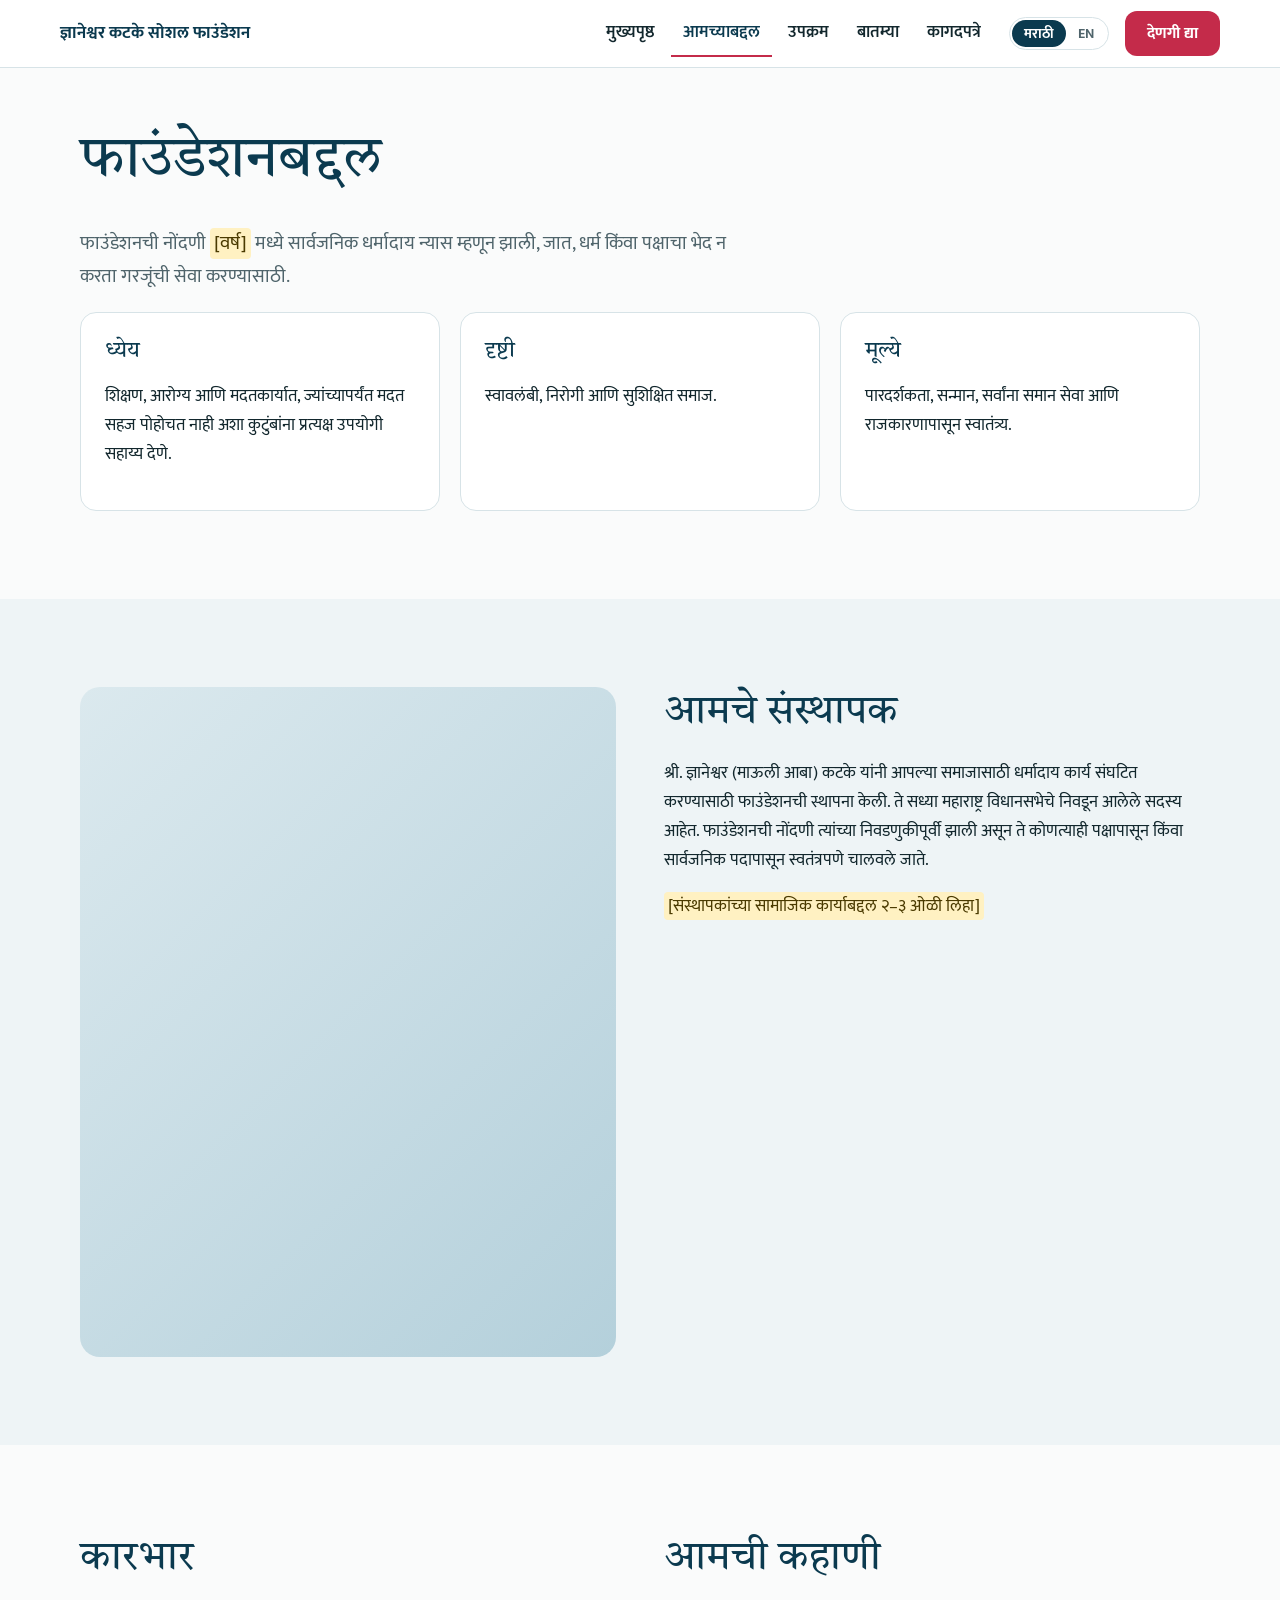
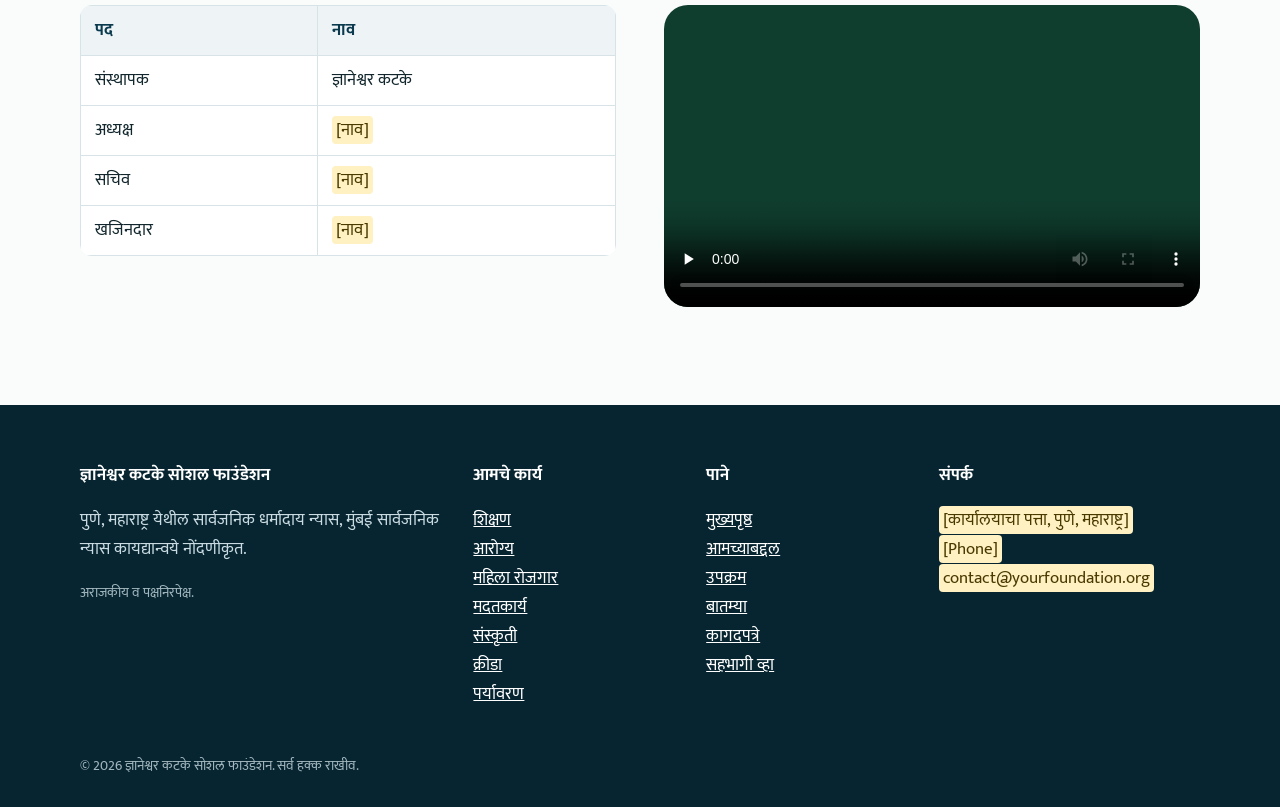
==== about.html @ 4eed6716 "Add files via upload" ====
<!doctype html><html lang="mr"><head><meta charset="utf-8"><meta name="viewport" content="width=device-width,initial-scale=1"><meta name="theme-color" content="#4b2a86"><link rel="icon" href="img/logo.png">
<title data-en="About | Dnyaneshwar Katke Social Foundation">आमच्याबद्दल | ज्ञानेश्वर कटके सोशल फाउंडेशन</title><meta name="description" content="Mission, governance and history of the Dnyaneshwar Katke Social Foundation.">
<link rel="preconnect" href="https://fonts.googleapis.com"><link rel="preconnect" href="https://fonts.gstatic.com" crossorigin><link href="https://fonts.googleapis.com/css2?family=Mukta:wght@400;600;800&family=Tiro+Devanagari+Marathi&display=swap" rel="stylesheet"><link rel="stylesheet" href="style.css"></head><body>
<div id="hd"></div><main id="main">
<section class="s pg"><div class="w"><h1 data-en="About the Foundation">फाउंडेशनबद्दल</h1><p class="lead" data-en="The Foundation was registered in <mark class='ph'>[year]</mark> as a public charitable trust to serve people in need, without distinction of caste, religion or party.">फाउंडेशनची नोंदणी <mark class="ph">[वर्ष]</mark> मध्ये सार्वजनिक धर्मादाय न्यास म्हणून झाली, जात, धर्म किंवा पक्षाचा भेद न करता गरजूंची सेवा करण्यासाठी.</p>
<div class="grid"><div class="c"><h3 data-en="Mission">ध्येय</h3><p data-en="Deliver practical help in education, health and relief to families who cannot easily reach it.">शिक्षण, आरोग्य आणि मदतकार्यात, ज्यांच्यापर्यंत मदत सहज पोहोचत नाही अशा कुटुंबांना प्रत्यक्ष उपयोगी सहाय्य देणे.</p></div>
<div class="c"><h3 data-en="Vision">दृष्टी</h3><p data-en="Self-reliant, healthy and educated communities.">स्वावलंबी, निरोगी आणि सुशिक्षित समाज.</p></div>
<div class="c"><h3 data-en="Values">मूल्ये</h3><p data-en="Transparency, dignity, equal service and independence from politics.">पारदर्शकता, सन्मान, सर्वांना समान सेवा आणि राजकारणापासून स्वातंत्र्य.</p></div></div></div></section>
<section class="s warm"><div class="w two"><div class="im" style="border-radius:20px;aspect-ratio:4/5"><img src="img/founder.jpg" alt=""></div><div><h2 data-en="Our founder">आमचे संस्थापक</h2><p data-en="Shri Dnyaneshwar (Mauli Aaba) Katke founded the Foundation to organise charity work for his community. He is currently an elected member of the Maharashtra Legislative Assembly. The Foundation was registered before his election and is run independently of any party or public office.">श्री. ज्ञानेश्वर (माऊली आबा) कटके यांनी आपल्या समाजासाठी धर्मादाय कार्य संघटित करण्यासाठी फाउंडेशनची स्थापना केली. ते सध्या महाराष्ट्र विधानसभेचे निवडून आलेले सदस्य आहेत. फाउंडेशनची नोंदणी त्यांच्या निवडणुकीपूर्वी झाली असून ते कोणत्याही पक्षापासून किंवा सार्वजनिक पदापासून स्वतंत्रपणे चालवले जाते.</p>
<p><mark class="ph" data-en="[Add 2–3 lines on the founder's social work history]">[संस्थापकांच्या सामाजिक कार्याबद्दल २–३ ओळी लिहा]</mark></p></div></div></section>
<section class="s"><div class="w two"><div><h2 data-en="Governance">कारभार</h2><table><tr><th data-en="Role">पद</th><th data-en="Name">नाव</th></tr><tr><td data-en="Founder">संस्थापक</td><td>ज्ञानेश्वर कटके</td></tr><tr><td data-en="Chairperson">अध्यक्ष</td><td><mark class="ph" data-en="[name]">[नाव]</mark></td></tr><tr><td data-en="Secretary">सचिव</td><td><mark class="ph" data-en="[name]">[नाव]</mark></td></tr><tr><td data-en="Treasurer">खजिनदार</td><td><mark class="ph" data-en="[name]">[नाव]</mark></td></tr></table></div>
<div><h2 data-en="Our story in motion">आमची कहाणी</h2><video controls preload="none" poster="img/story.jpg" style="width:100%;border-radius:24px;background:#0f3d2e;aspect-ratio:16/9"><source src="img/story.mp4" type="video/mp4"></video></div></div></section>
</main><div id="ft"></div><script src="app.js"></script></body></html>
---- style.css ----
:root{--ink:#12272d;--pet:#0b3a4f;--deep:#072531;--sky:#1a8fc2;--red:#c42b4a;--mist:#eef4f6;--paper:#fafbfb;--mut:#4f646b;--line:#d7e3e7}
*{box-sizing:border-box}html{scroll-behavior:smooth}
body{margin:0;font:400 17px/1.7 Mukta,system-ui,sans-serif;color:var(--ink);background:var(--paper);overflow-x:clip}
h1,h2,h3{font-family:"Tiro Devanagari Marathi",Georgia,serif;font-weight:400;line-height:1.3;margin:0 0 .5em;color:var(--pet)}
h1{font-size:clamp(34px,5.2vw,58px)}h2{font-size:clamp(27px,3.8vw,40px)}h3{font-size:22px}
a{color:var(--sky)}img,video{max-width:100%}
.w{max-width:1160px;margin:auto;padding:0 20px}.s{padding:88px 0}.pg{padding-top:56px}.alt,.warm{background:var(--mist)}
.lead{font-size:19px;color:var(--mut);max-width:60ch}
.skip{position:absolute;left:-999px}.skip:focus{left:8px;top:8px;background:#fff;padding:8px;z-index:99}
:focus-visible{outline:3px solid var(--sky);outline-offset:2px}
header{position:sticky;top:0;z-index:50;display:flex;align-items:center;justify-content:space-between;gap:12px;padding:10px max(20px,calc((100% - 1160px)/2));background:#fff;border-bottom:1px solid var(--line)}
.logo{display:flex;align-items:center;gap:12px;color:var(--pet);text-decoration:none;line-height:1.25;font-weight:800}.logo b{font-size:17px;max-width:230px}
.logo img{width:56px;height:56px;border-radius:50%;border:1px solid var(--line);padding:2px;background:#fff;flex:none}
nav{display:flex;align-items:center;gap:4px}nav a:not(.btn){color:var(--ink);text-decoration:none;padding:8px 12px;font-weight:600;border-bottom:2px solid transparent}
nav a[aria-current]{color:var(--pet);border-color:var(--red)}nav a:not(.btn):hover{color:var(--sky)}
#lg{display:flex;border:1px solid var(--line);border-radius:999px;padding:2px;background:#fff;cursor:pointer;margin:0 12px;font:inherit}#lg span{padding:2px 12px;border-radius:999px;font-weight:700;font-size:14px;color:var(--mut)}#lg .on{background:var(--pet);color:#fff}
#mb{display:none;font:inherit;font-weight:700;border:1px solid var(--line);border-radius:10px;padding:6px 14px;background:#fff;color:var(--pet);cursor:pointer}
.btn{display:inline-block;background:var(--red);color:#fff;font:700 16px Mukta,sans-serif;padding:12px 26px;border-radius:12px;text-decoration:none;border:0;cursor:pointer;margin:4px 10px 4px 0}
.btn:hover{background:#a82039}.btn.dn{margin:0;padding:9px 22px}.btn.o{background:transparent;box-shadow:inset 0 0 0 2px rgba(255,255,255,.8)}.btn.o:hover{background:rgba(255,255,255,.12)}.btn.dk{background:var(--pet)}.btn.dk:hover{background:var(--deep)}
.bento{display:grid;grid-template-columns:repeat(4,1fr);grid-auto-rows:250px;gap:16px;margin-top:28px}.bento .big{grid-column:span 2;grid-row:span 2}
.t{position:relative;border-radius:20px;overflow:hidden;display:flex;align-items:flex-end;padding:22px;color:#fff;text-decoration:none;background:linear-gradient(160deg,#1c6a8a,#072531)}.t:nth-child(even){background:linear-gradient(160deg,#145a75,#0b3a4f)}
.t img{position:absolute;inset:0;width:100%;height:100%;object-fit:cover}.t::after{content:"";position:absolute;inset:0;background:linear-gradient(0deg,rgba(7,37,49,.88),transparent 65%)}.t div{position:relative;z-index:2}.t h3{color:#fff;margin-bottom:.2em}.t p{margin:0;font-size:15px;line-height:1.5}
img.x{display:none!important}
.steps{display:grid;grid-template-columns:repeat(3,1fr);gap:32px;margin-top:30px}.steps>div{border-top:2px solid var(--pet);padding-top:14px}.steps b{display:block;font:400 52px/1.1 "Tiro Devanagari Marathi",serif;color:var(--sky)}
.grid{display:grid;grid-template-columns:repeat(auto-fit,minmax(260px,1fr));gap:20px}
.c{background:#fff;border:1px solid var(--line);border-radius:16px;padding:24px}
.pc{background:#fff;border-radius:16px;overflow:hidden;border:1px solid var(--line)}.pc[hidden]{display:none}.pc>div:last-child{padding:8px 22px 22px}
.im{aspect-ratio:4/3;background:linear-gradient(135deg,#dbe9ee,#b4d0db);overflow:hidden}.im img{width:100%;height:100%;object-fit:cover;display:block}
.tag{display:inline-block;font-size:13px;font-weight:700;padding:1px 12px;border-radius:99px;background:var(--mist);color:var(--pet);margin:14px 0 2px}.dt{color:var(--mut);font-size:14px;margin-left:8px}
.chips{display:flex;flex-wrap:wrap;gap:8px;margin:18px 0 28px}.chips button{font:600 16px Mukta,sans-serif;border:1.5px solid var(--pet);background:#fff;color:var(--pet);padding:6px 18px;border-radius:999px;cursor:pointer}.chips .on{background:var(--pet);color:#fff}
.stats .c{text-align:left;background:transparent;border:0;border-left:3px solid var(--sky);border-radius:0;padding:4px 0 4px 18px}.n{display:block;font:400 54px/1.2 "Tiro Devanagari Marathi",serif;color:var(--pet)}
.ch{display:flex;align-items:end;justify-content:space-between;gap:16px}.ar{display:flex;align-items:center;gap:10px;margin-bottom:12px}.ar button{width:46px;height:46px;border-radius:50%;border:1.5px solid var(--pet);background:#fff;font-size:20px;cursor:pointer;color:var(--pet)}
.car{display:flex;gap:16px;overflow-x:auto;scroll-snap-type:x mandatory;scrollbar-width:none}.car::-webkit-scrollbar{display:none}
.k{flex:0 0 min(340px,82%);scroll-snap-align:start;background:#fff;border-radius:16px;overflow:hidden;border:1px solid var(--line)}.k>div:last-child{padding:8px 20px 20px;background:var(--pet);color:#fff;min-height:130px}.k h3{color:#fff}.k p{margin:0}
.gal{columns:3 240px;gap:14px}.gal .im{aspect-ratio:auto;min-height:170px;margin-bottom:14px;border-radius:14px;break-inside:avoid;cursor:zoom-in}.gal .im:nth-child(3n+1){min-height:300px}.gal img{height:auto}
dialog{border:0;background:transparent;max-width:94vw;padding:0}dialog::backdrop{background:rgba(7,37,49,.9)}dialog img{max-height:88vh;border-radius:12px;display:block}
.two{display:grid;grid-template-columns:1fr 1fr;gap:48px}
table{width:100%;border-collapse:collapse;background:#fff;border-radius:12px;overflow:hidden}td,th{border:1px solid var(--line);padding:10px 14px;text-align:left;vertical-align:top}th{background:var(--mist);color:var(--pet)}
.cb{font:600 13px Mukta,sans-serif;margin-left:8px;border:1px solid var(--pet);background:#fff;color:var(--pet);border-radius:99px;padding:0 10px;cursor:pointer}
details{background:#fff;border:1px solid var(--line);border-radius:12px;padding:10px 18px;margin:10px 0}summary{cursor:pointer;font-weight:600;color:var(--pet)}
form label{display:block;font-weight:600;margin-bottom:12px}input,select,textarea{display:block;width:100%;font:inherit;padding:11px;border:1px solid #b9cbd1;border-radius:10px;margin-top:4px;background:#fff}.bad{border-color:var(--red)}#fm,#cpm{font-weight:600;color:var(--red)}
.ph{background:#fff1c2;color:#4a3a00;padding:0 4px;border-radius:4px}.qr{max-width:200px;border-radius:12px}
.band{background:var(--pet);color:#fff;border-radius:24px;padding:52px}.band h2{color:#fff}.band p{color:#d9e7ec}
.wa{position:fixed;left:18px;bottom:18px;width:56px;height:56px;border-radius:50%;background:#25d366;color:#fff;display:grid;place-items:center;font-size:26px;text-decoration:none;z-index:40}
.dm{display:none}
footer{background:var(--deep);color:#c9dbe1;padding:56px 0 30px}footer a{color:#fff}footer strong{color:#fff}.fg{display:grid;grid-template-columns:1.8fr 1fr 1fr 1.3fr;gap:32px}.fl{width:84px;height:84px;border-radius:50%;background:#fff;padding:4px;display:block;margin-bottom:12px}.np{font-size:14px;opacity:.8}.cp{margin-top:28px;font-size:14px;opacity:.8}
@media(max-width:900px){#mb{display:block}nav{display:none;position:absolute;left:0;right:0;top:100%;background:#fff;border-bottom:1px solid var(--line);padding:10px 20px 16px;flex-direction:column;align-items:stretch}header.open nav{display:flex}nav a[aria-current]{border-color:transparent}#lg{align-self:flex-start;margin:8px 0}.btn.dn{text-align:center}.two,.fg,.steps{grid-template-columns:1fr}.qa{grid-template-columns:1fr;margin-top:-28px}.sl{height:min(58vh,400px)}.sb{display:none}.bento{grid-template-columns:1fr 1fr;grid-auto-rows:210px}.band{padding:30px}.ch{flex-direction:column;align-items:start}.logo b{font-size:14px;max-width:160px}.s{padding:60px 0}
.dm{display:block;position:fixed;left:16px;right:16px;bottom:14px;text-align:center;background:var(--red);color:#fff;font-weight:700;padding:12px;border-radius:12px;text-decoration:none;z-index:40;box-shadow:0 6px 20px rgba(7,37,49,.3)}footer{padding-bottom:90px}}
@media(prefers-reduced-motion:reduce){html{scroll-behavior:auto}.sd{transition:none}}


.vh{position:absolute;width:1px;height:1px;overflow:hidden;clip:rect(0 0 0 0)}
.sl{position:relative;height:min(72vh,620px);overflow:hidden;background:#072531}
.sd{position:absolute;inset:0;margin:0;opacity:0;transition:opacity .9s;background:linear-gradient(120deg,#072531,#145a75)}.sd:nth-child(even){background:linear-gradient(120deg,#0b3a4f,#1c6a8a)}.sd.on{opacity:1;z-index:1}
.sd img{width:100%;height:100%;object-fit:cover;display:block}
.cap{position:absolute;left:0;right:0;bottom:0;padding:110px max(20px,calc((100% - 1160px)/2)) 72px;background:linear-gradient(0deg,rgba(7,37,49,.82),transparent);color:#fff;font:400 clamp(26px,4.2vw,46px)/1.25 "Tiro Devanagari Marathi",Georgia,serif}
.sb{position:absolute;top:50%;transform:translateY(-50%);width:48px;height:48px;border-radius:50%;border:0;background:rgba(255,255,255,.92);color:var(--pet);font-size:26px;line-height:1;cursor:pointer;z-index:3}.sb.p{left:18px}.sb.n{right:18px}
.dots{position:absolute;bottom:62px;right:max(20px,calc((100% - 1160px)/2));display:flex;gap:8px;z-index:3}.dots button{width:10px;height:10px;border-radius:99px;border:0;padding:0;background:rgba(255,255,255,.55);cursor:pointer;transition:width .3s}.dots .on{background:#fff;width:28px}
.qa{padding:0;max-width:none;width:min(1160px,calc(100% - 40px));display:grid;grid-template-columns:repeat(3,1fr);gap:16px;position:relative;z-index:4;margin-top:-44px}
.qa a{display:block;background:#fff;border:1px solid var(--line);border-radius:16px;padding:18px 22px;text-decoration:none;color:var(--pet);font-weight:700;box-shadow:0 10px 28px rgba(7,37,49,.1)}.qa a:hover{border-color:var(--sky)}.qa small{display:block;font-weight:400;color:var(--mut)}
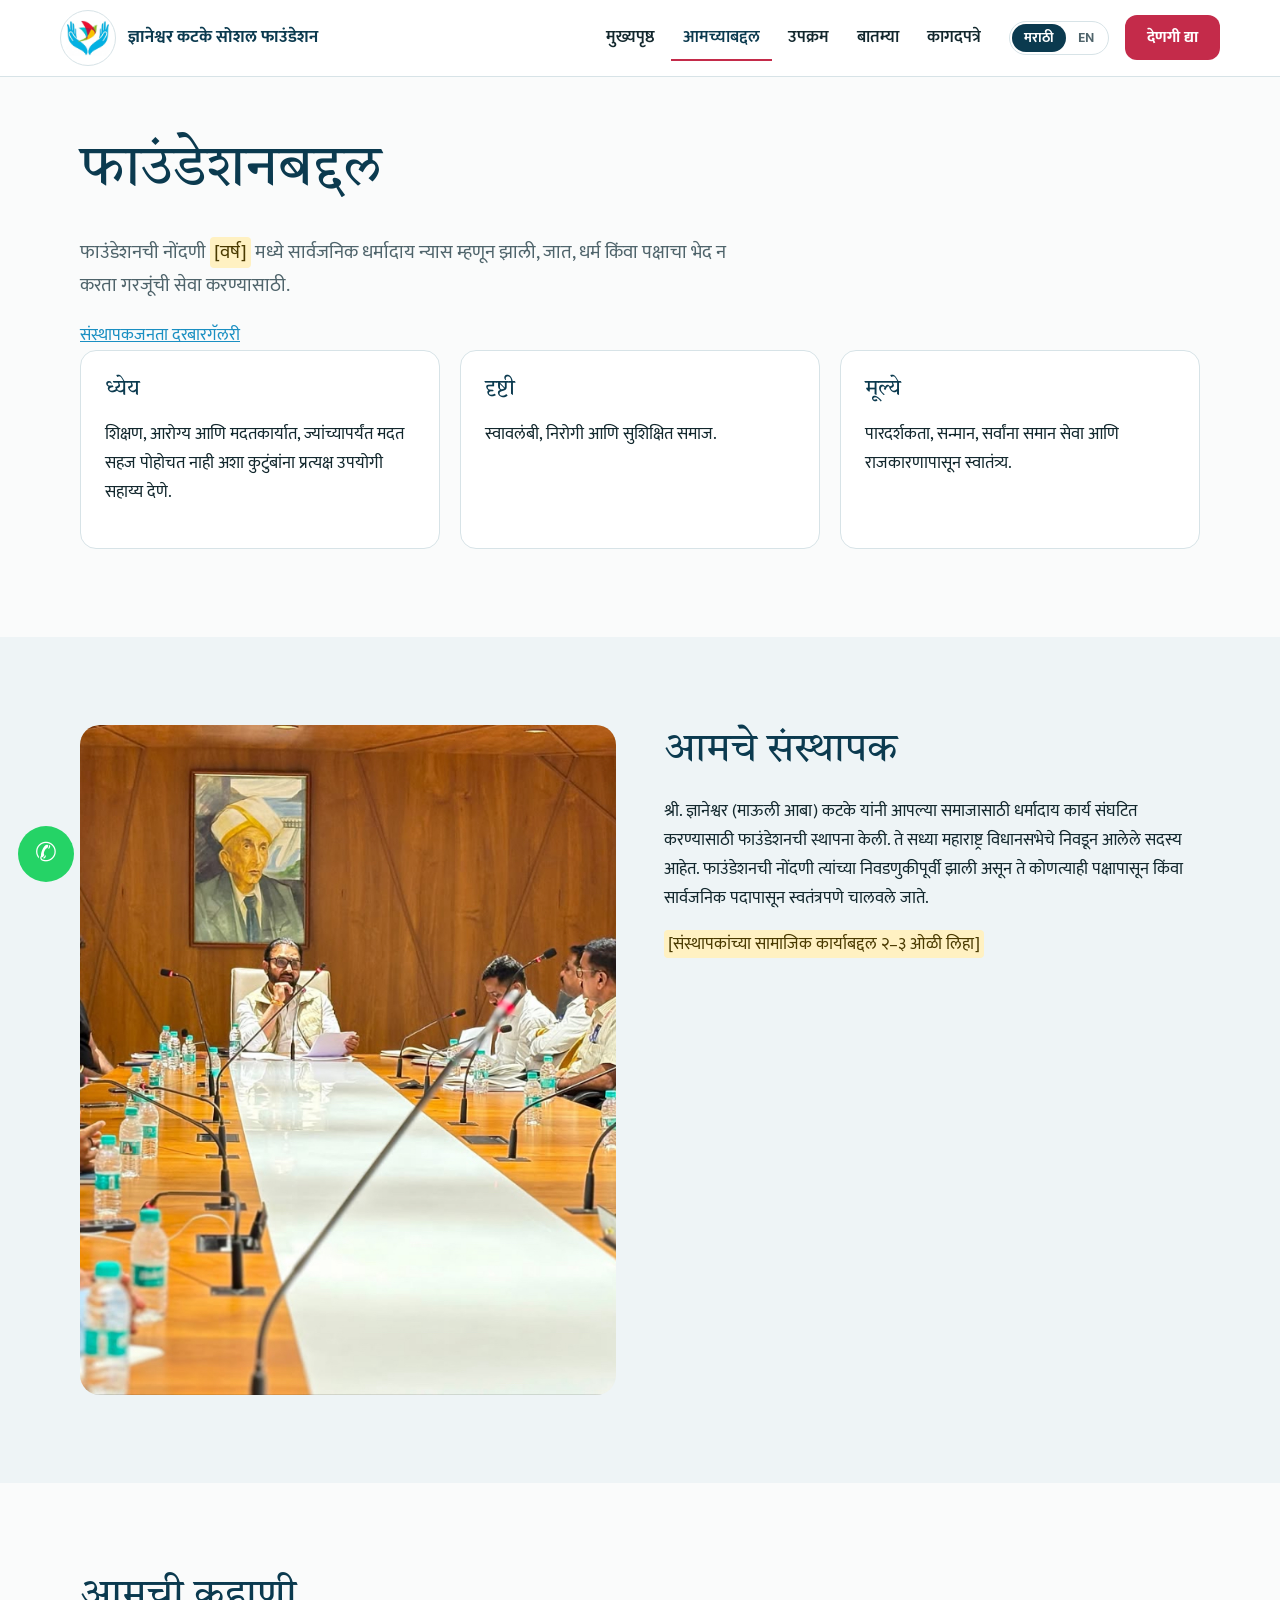
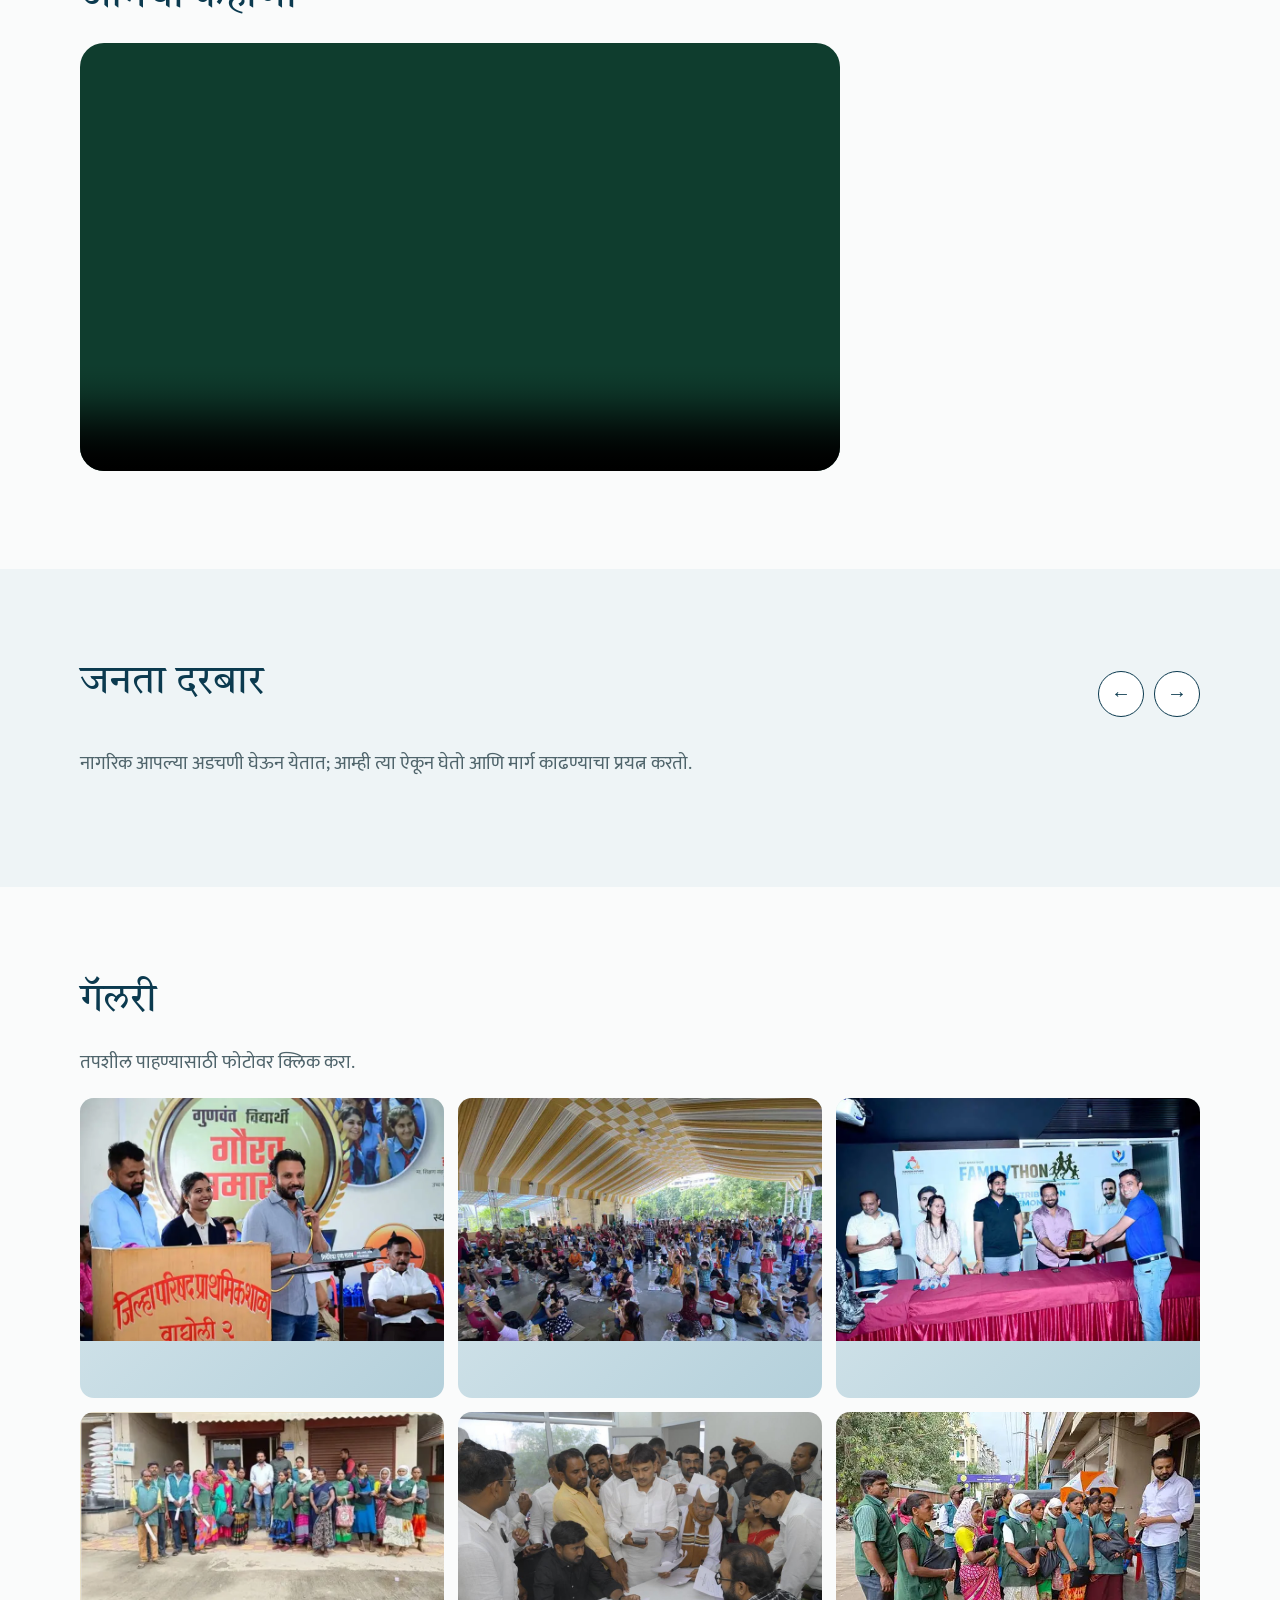
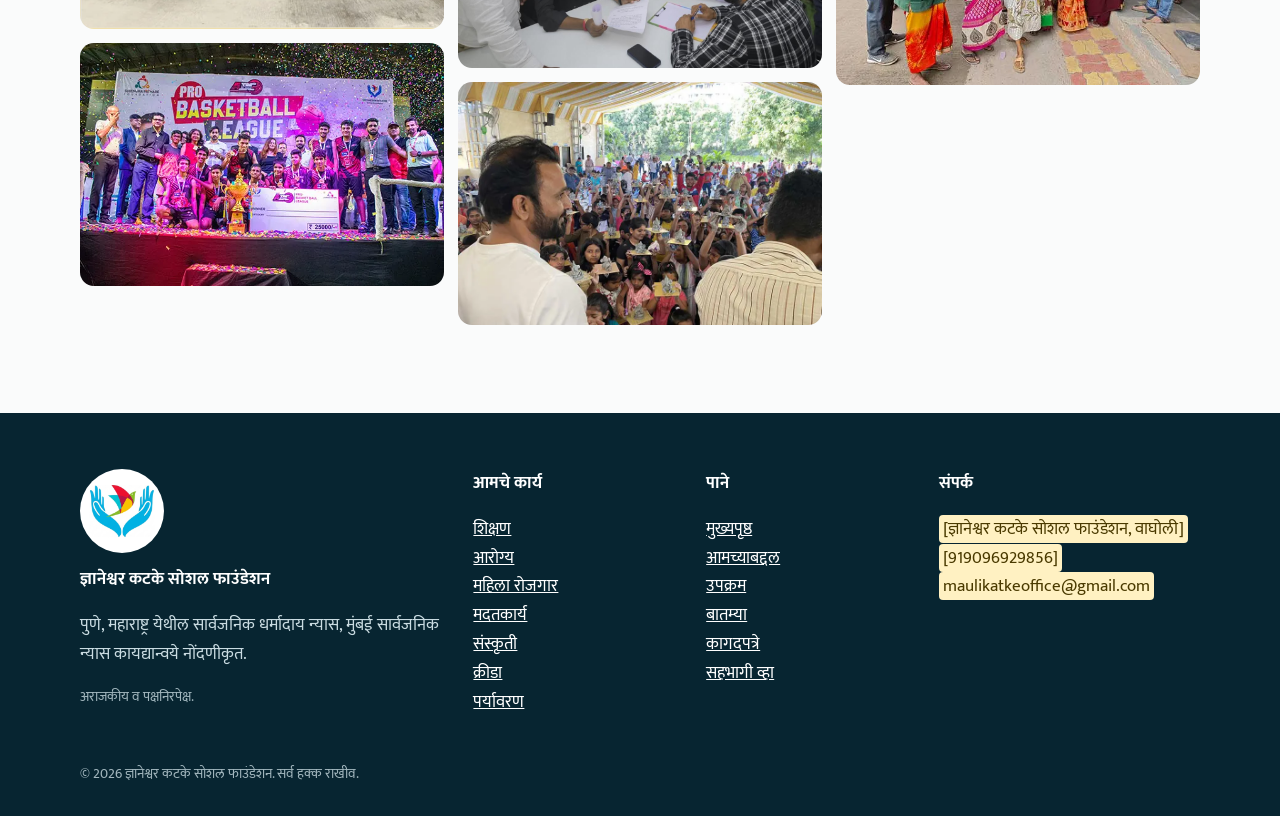
==== commit 7a90b049: "Update about.html with new sections and content" ====
--- a/about.html
+++ b/about.html
@@ -3,11 +3,13 @@
 <link rel="preconnect" href="https://fonts.googleapis.com"><link rel="preconnect" href="https://fonts.gstatic.com" crossorigin><link href="https://fonts.googleapis.com/css2?family=Mukta:wght@400;600;800&family=Tiro+Devanagari+Marathi&display=swap" rel="stylesheet"><link rel="stylesheet" href="style.css"></head><body>
 <div id="hd"></div><main id="main">
 <section class="s pg"><div class="w"><h1 data-en="About the Foundation">फाउंडेशनबद्दल</h1><p class="lead" data-en="The Foundation was registered in <mark class='ph'>[year]</mark> as a public charitable trust to serve people in need, without distinction of caste, religion or party.">फाउंडेशनची नोंदणी <mark class="ph">[वर्ष]</mark> मध्ये सार्वजनिक धर्मादाय न्यास म्हणून झाली, जात, धर्म किंवा पक्षाचा भेद न करता गरजूंची सेवा करण्यासाठी.</p>
+<div class="jump"><a href="#founder" data-en="Founder">संस्थापक</a><a href="#darbar" data-en="Janta Darbar">जनता दरबार</a><a href="#gallery" data-en="Gallery">गॅलरी</a></div>
 <div class="grid"><div class="c"><h3 data-en="Mission">ध्येय</h3><p data-en="Deliver practical help in education, health and relief to families who cannot easily reach it.">शिक्षण, आरोग्य आणि मदतकार्यात, ज्यांच्यापर्यंत मदत सहज पोहोचत नाही अशा कुटुंबांना प्रत्यक्ष उपयोगी सहाय्य देणे.</p></div>
 <div class="c"><h3 data-en="Vision">दृष्टी</h3><p data-en="Self-reliant, healthy and educated communities.">स्वावलंबी, निरोगी आणि सुशिक्षित समाज.</p></div>
 <div class="c"><h3 data-en="Values">मूल्ये</h3><p data-en="Transparency, dignity, equal service and independence from politics.">पारदर्शकता, सन्मान, सर्वांना समान सेवा आणि राजकारणापासून स्वातंत्र्य.</p></div></div></div></section>
-<section class="s warm"><div class="w two"><div class="im" style="border-radius:20px;aspect-ratio:4/5"><img src="img/founder.jpg" alt=""></div><div><h2 data-en="Our founder">आमचे संस्थापक</h2><p data-en="Shri Dnyaneshwar (Mauli Aaba) Katke founded the Foundation to organise charity work for his community. He is currently an elected member of the Maharashtra Legislative Assembly. The Foundation was registered before his election and is run independently of any party or public office.">श्री. ज्ञानेश्वर (माऊली आबा) कटके यांनी आपल्या समाजासाठी धर्मादाय कार्य संघटित करण्यासाठी फाउंडेशनची स्थापना केली. ते सध्या महाराष्ट्र विधानसभेचे निवडून आलेले सदस्य आहेत. फाउंडेशनची नोंदणी त्यांच्या निवडणुकीपूर्वी झाली असून ते कोणत्याही पक्षापासून किंवा सार्वजनिक पदापासून स्वतंत्रपणे चालवले जाते.</p>
+<section class="s warm" id="founder"><div class="w two"><div class="im" style="border-radius:20px;aspect-ratio:4/5"><img src="img/founder.jpg" alt=""></div><div><h2 data-en="Our founder">आमचे संस्थापक</h2><p data-en="Shri Dnyaneshwar (Mauli Aaba) Katke founded the Foundation to organise charity work for his community. He is currently an elected member of the Maharashtra Legislative Assembly. The Foundation was registered before his election and is run independently of any party or public office.">श्री. ज्ञानेश्वर (माऊली आबा) कटके यांनी आपल्या समाजासाठी धर्मादाय कार्य संघटित करण्यासाठी फाउंडेशनची स्थापना केली. ते सध्या महाराष्ट्र विधानसभेचे निवडून आलेले सदस्य आहेत. फाउंडेशनची नोंदणी त्यांच्या निवडणुकीपूर्वी झाली असून ते कोणत्याही पक्षापासून किंवा सार्वजनिक पदापासून स्वतंत्रपणे चालवले जाते.</p>
 <p><mark class="ph" data-en="[Add 2–3 lines on the founder's social work history]">[संस्थापकांच्या सामाजिक कार्याबद्दल २–३ ओळी लिहा]</mark></p></div></div></section>
-<section class="s"><div class="w two"><div><h2 data-en="Governance">कारभार</h2><table><tr><th data-en="Role">पद</th><th data-en="Name">नाव</th></tr><tr><td data-en="Founder">संस्थापक</td><td>ज्ञानेश्वर कटके</td></tr><tr><td data-en="Chairperson">अध्यक्ष</td><td><mark class="ph" data-en="[name]">[नाव]</mark></td></tr><tr><td data-en="Secretary">सचिव</td><td><mark class="ph" data-en="[name]">[नाव]</mark></td></tr><tr><td data-en="Treasurer">खजिनदार</td><td><mark class="ph" data-en="[name]">[नाव]</mark></td></tr></table></div>
-<div><h2 data-en="Our story in motion">आमची कहाणी</h2><video controls preload="none" poster="img/story.jpg" style="width:100%;border-radius:24px;background:#0f3d2e;aspect-ratio:16/9"><source src="img/story.mp4" type="video/mp4"></video></div></div></section>
-</main><div id="ft"></div><script src="app.js"></script></body></html>
+<section class="s"><div class="w"><div style="max-width:760px"><h2 data-en="Our story in motion">आमची कहाणी</h2><video controls preload="none" poster="img/story.jpg" style="width:100%;border-radius:24px;background:#0f3d2e;aspect-ratio:16/9"><source src="img/story.mp4" type="video/mp4"></video></div></div></section>
+<section class="s alt" id="darbar"><div class="w"><div class="ch"><h2 data-en="Janta Darbar">जनता दरबार</h2><div class="ar" data-for="reels"><button data-d="-1" aria-label="Previous">←</button><button data-d="1" aria-label="Next">→</button></div></div><p class="lead" data-en="People bring their problems to us, and we listen and try to find a way forward.">नागरिक आपल्या अडचणी घेऊन येतात; आम्ही त्या ऐकून घेतो आणि मार्ग काढण्याचा प्रयत्न करतो.</p><div class="reels" id="reels"></div></div></section>
+<section class="s" id="gallery"><div class="w"><h2 data-en="Gallery">गॅलरी</h2><p class="lead" data-en="Tap a photo to see the details.">तपशील पाहण्यासाठी फोटोवर क्लिक करा.</p><div class="gal" id="gal"></div></div></section>
+</main><div id="ft"></div><script src="details.js"></script><script src="app.js"></script></body></html>
--- a/style.css
+++ b/style.css
@@ -20,19 +20,19 @@
 .bento{display:grid;grid-template-columns:repeat(4,1fr);grid-auto-rows:250px;gap:16px;margin-top:28px}.bento .big{grid-column:span 2;grid-row:span 2}
 .t{position:relative;border-radius:20px;overflow:hidden;display:flex;align-items:flex-end;padding:22px;color:#fff;text-decoration:none;background:linear-gradient(160deg,#1c6a8a,#072531)}.t:nth-child(even){background:linear-gradient(160deg,#145a75,#0b3a4f)}
 .t img{position:absolute;inset:0;width:100%;height:100%;object-fit:cover}.t::after{content:"";position:absolute;inset:0;background:linear-gradient(0deg,rgba(7,37,49,.88),transparent 65%)}.t div{position:relative;z-index:2}.t h3{color:#fff;margin-bottom:.2em}.t p{margin:0;font-size:15px;line-height:1.5}
-img.x{display:none!important}
+.x{display:none!important}
 .steps{display:grid;grid-template-columns:repeat(3,1fr);gap:32px;margin-top:30px}.steps>div{border-top:2px solid var(--pet);padding-top:14px}.steps b{display:block;font:400 52px/1.1 "Tiro Devanagari Marathi",serif;color:var(--sky)}
 .grid{display:grid;grid-template-columns:repeat(auto-fit,minmax(260px,1fr));gap:20px}
 .c{background:#fff;border:1px solid var(--line);border-radius:16px;padding:24px}
 .pc{background:#fff;border-radius:16px;overflow:hidden;border:1px solid var(--line)}.pc[hidden]{display:none}.pc>div:last-child{padding:8px 22px 22px}
-.im{aspect-ratio:4/3;background:linear-gradient(135deg,#dbe9ee,#b4d0db);overflow:hidden}.im img{width:100%;height:100%;object-fit:cover;display:block}
+.im{aspect-ratio:4/3;background:linear-gradient(135deg,#dbe9ee,#b4d0db);overflow:hidden}.im img,.im video{width:100%;height:100%;object-fit:cover;display:block}
 .tag{display:inline-block;font-size:13px;font-weight:700;padding:1px 12px;border-radius:99px;background:var(--mist);color:var(--pet);margin:14px 0 2px}.dt{color:var(--mut);font-size:14px;margin-left:8px}
 .chips{display:flex;flex-wrap:wrap;gap:8px;margin:18px 0 28px}.chips button{font:600 16px Mukta,sans-serif;border:1.5px solid var(--pet);background:#fff;color:var(--pet);padding:6px 18px;border-radius:999px;cursor:pointer}.chips .on{background:var(--pet);color:#fff}
 .stats .c{text-align:left;background:transparent;border:0;border-left:3px solid var(--sky);border-radius:0;padding:4px 0 4px 18px}.n{display:block;font:400 54px/1.2 "Tiro Devanagari Marathi",serif;color:var(--pet)}
 .ch{display:flex;align-items:end;justify-content:space-between;gap:16px}.ar{display:flex;align-items:center;gap:10px;margin-bottom:12px}.ar button{width:46px;height:46px;border-radius:50%;border:1.5px solid var(--pet);background:#fff;font-size:20px;cursor:pointer;color:var(--pet)}
 .car{display:flex;gap:16px;overflow-x:auto;scroll-snap-type:x mandatory;scrollbar-width:none}.car::-webkit-scrollbar{display:none}
 .k{flex:0 0 min(340px,82%);scroll-snap-align:start;background:#fff;border-radius:16px;overflow:hidden;border:1px solid var(--line)}.k>div:last-child{padding:8px 20px 20px;background:var(--pet);color:#fff;min-height:130px}.k h3{color:#fff}.k p{margin:0}
-.gal{columns:3 240px;gap:14px}.gal .im{aspect-ratio:auto;min-height:170px;margin-bottom:14px;border-radius:14px;break-inside:avoid;cursor:zoom-in}.gal .im:nth-child(3n+1){min-height:300px}.gal img{height:auto}
+.gal{columns:3 240px;gap:14px}.gal .im{aspect-ratio:auto;min-height:170px;margin-bottom:14px;border-radius:14px;break-inside:avoid;cursor:zoom-in}.gal .im:nth-child(3n+1){min-height:300px}.gal img,.gal video{height:auto}.gal .im{position:relative}
 dialog{border:0;background:transparent;max-width:94vw;padding:0}dialog::backdrop{background:rgba(7,37,49,.9)}dialog img{max-height:88vh;border-radius:12px;display:block}
 .two{display:grid;grid-template-columns:1fr 1fr;gap:48px}
 table{width:100%;border-collapse:collapse;background:#fff;border-radius:12px;overflow:hidden}td,th{border:1px solid var(--line);padding:10px 14px;text-align:left;vertical-align:top}th{background:var(--mist);color:var(--pet)}
@@ -58,3 +58,6 @@
 .dots{position:absolute;bottom:62px;right:max(20px,calc((100% - 1160px)/2));display:flex;gap:8px;z-index:3}.dots button{width:10px;height:10px;border-radius:99px;border:0;padding:0;background:rgba(255,255,255,.55);cursor:pointer;transition:width .3s}.dots .on{background:#fff;width:28px}
 .qa{padding:0;max-width:none;width:min(1160px,calc(100% - 40px));display:grid;grid-template-columns:repeat(3,1fr);gap:16px;position:relative;z-index:4;margin-top:-44px}
 .qa a{display:block;background:#fff;border:1px solid var(--line);border-radius:16px;padding:18px 22px;text-decoration:none;color:var(--pet);font-weight:700;box-shadow:0 10px 28px rgba(7,37,49,.1)}.qa a:hover{border-color:var(--sky)}.qa small{display:block;font-weight:400;color:var(--mut)}
+.pl{position:absolute;right:12px;bottom:12px;width:44px;height:44px;border-radius:50%;background:rgba(7,37,49,.78);color:#fff;display:grid;place-items:center;font-style:normal;font-size:15px}.im:has(.x) .pl{display:none}
+dialog video{max-height:88vh;max-width:94vw;border-radius:12px;display:block}dialog [hidden]{display:none!important}
+.sd video{width:100%;height:100%;object-fit:cover;display:block}
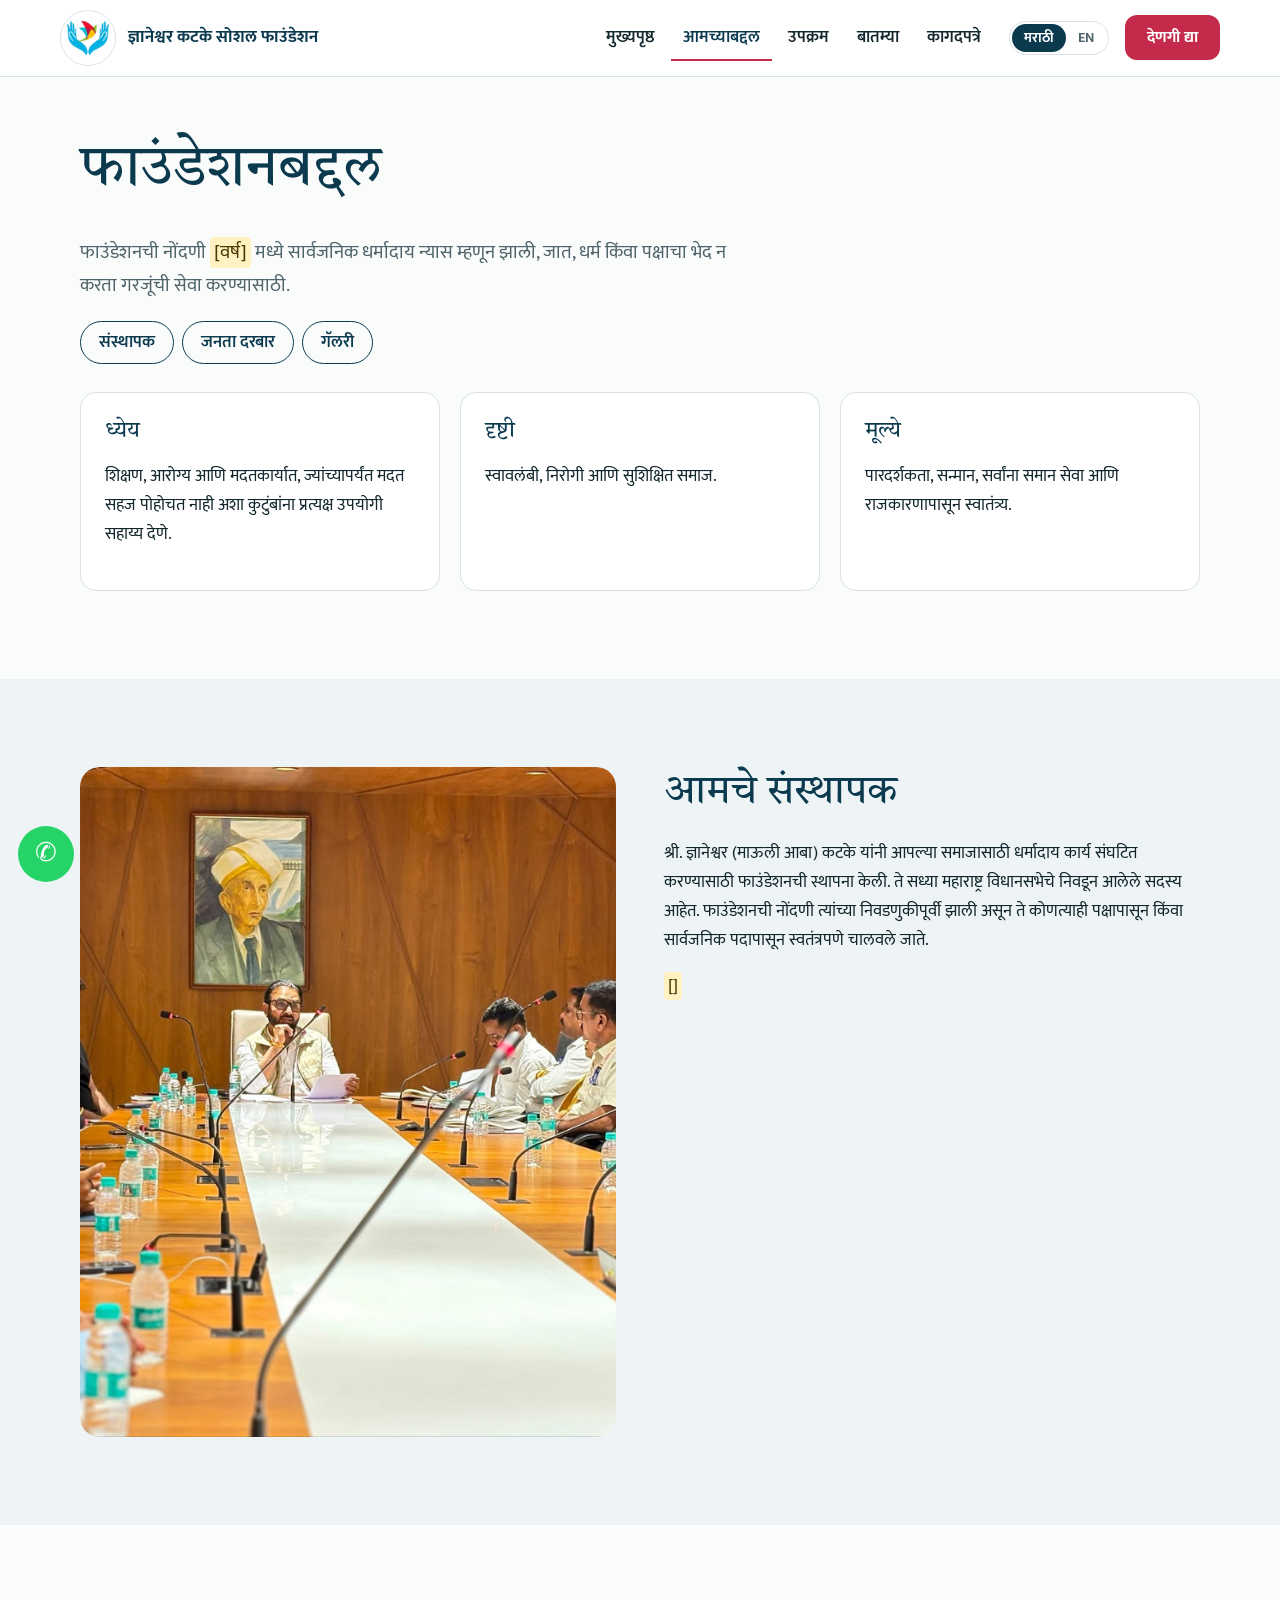
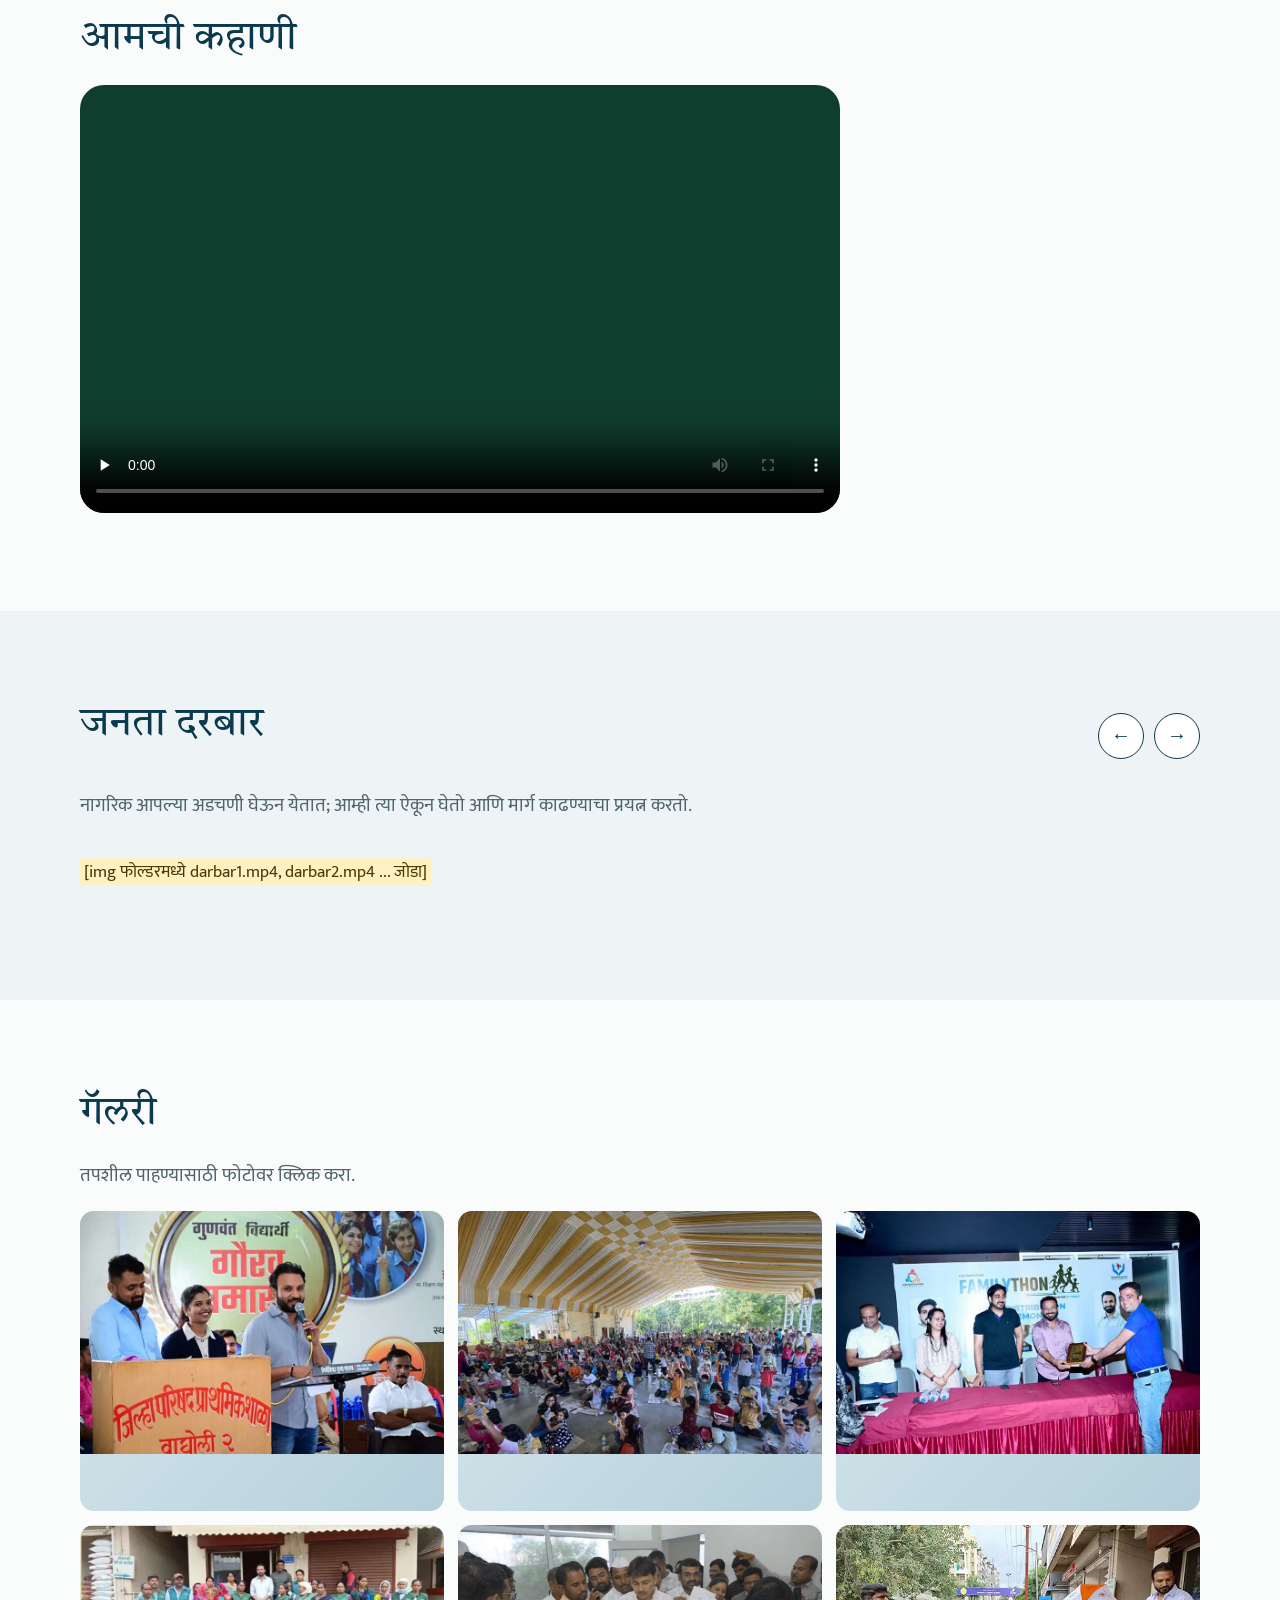
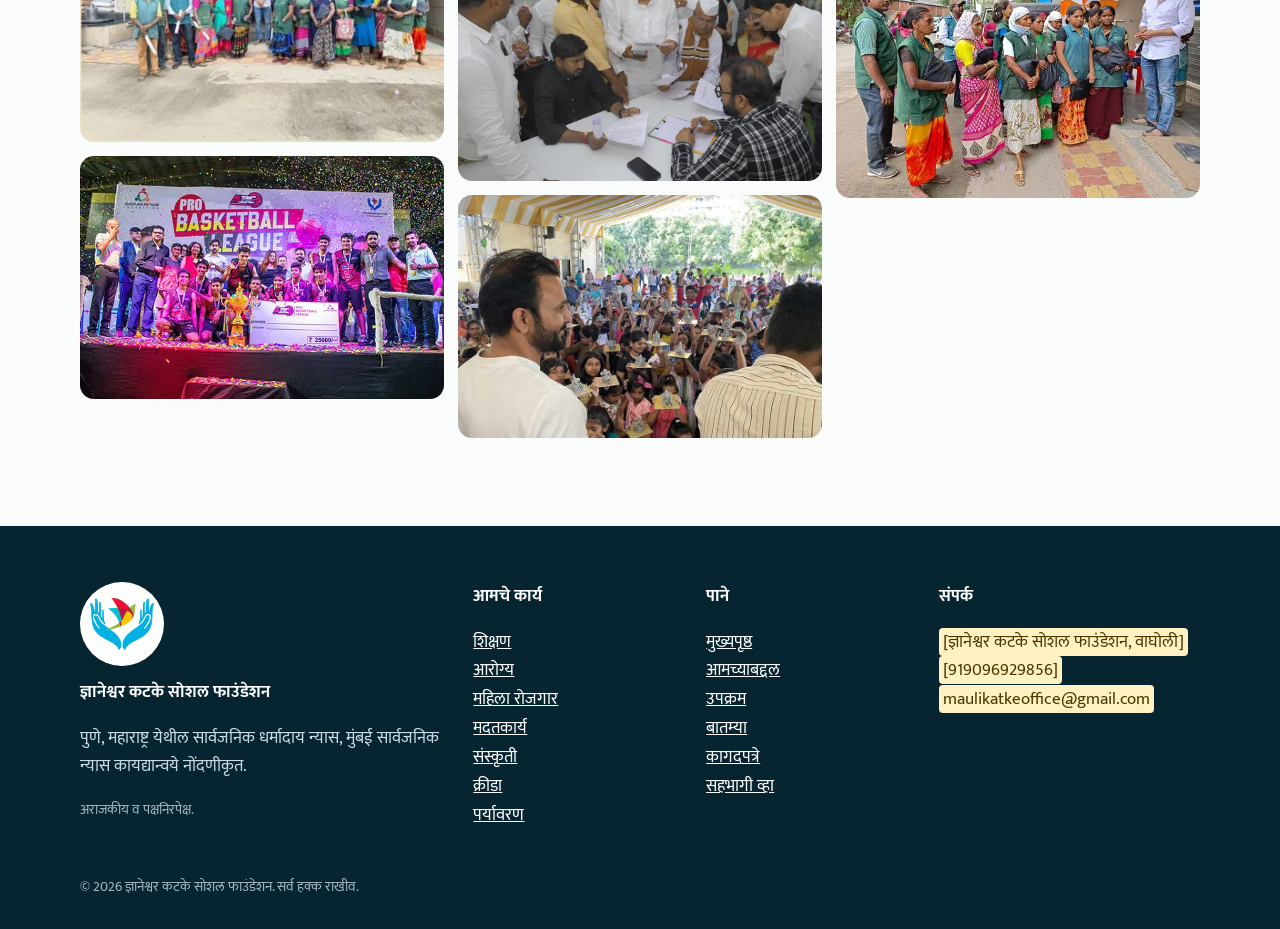
==== commit bef1e2b0: "Remove placeholder text for founder's social work Updated founder's social work history placeholder." ====
--- a/about.html
+++ b/about.html
@@ -8,7 +8,7 @@
 <div class="c"><h3 data-en="Vision">दृष्टी</h3><p data-en="Self-reliant, healthy and educated communities.">स्वावलंबी, निरोगी आणि सुशिक्षित समाज.</p></div>
 <div class="c"><h3 data-en="Values">मूल्ये</h3><p data-en="Transparency, dignity, equal service and independence from politics.">पारदर्शकता, सन्मान, सर्वांना समान सेवा आणि राजकारणापासून स्वातंत्र्य.</p></div></div></div></section>
 <section class="s warm" id="founder"><div class="w two"><div class="im" style="border-radius:20px;aspect-ratio:4/5"><img src="img/founder.jpg" alt=""></div><div><h2 data-en="Our founder">आमचे संस्थापक</h2><p data-en="Shri Dnyaneshwar (Mauli Aaba) Katke founded the Foundation to organise charity work for his community. He is currently an elected member of the Maharashtra Legislative Assembly. The Foundation was registered before his election and is run independently of any party or public office.">श्री. ज्ञानेश्वर (माऊली आबा) कटके यांनी आपल्या समाजासाठी धर्मादाय कार्य संघटित करण्यासाठी फाउंडेशनची स्थापना केली. ते सध्या महाराष्ट्र विधानसभेचे निवडून आलेले सदस्य आहेत. फाउंडेशनची नोंदणी त्यांच्या निवडणुकीपूर्वी झाली असून ते कोणत्याही पक्षापासून किंवा सार्वजनिक पदापासून स्वतंत्रपणे चालवले जाते.</p>
-<p><mark class="ph" data-en="[Add 2–3 lines on the founder's social work history]">[संस्थापकांच्या सामाजिक कार्याबद्दल २–३ ओळी लिहा]</mark></p></div></div></section>
+<p><mark class="ph" data-en="[Add 2–3 lines on the founder's social work history]">[]</mark></p></div></div></section>
 <section class="s"><div class="w"><div style="max-width:760px"><h2 data-en="Our story in motion">आमची कहाणी</h2><video controls preload="none" poster="img/story.jpg" style="width:100%;border-radius:24px;background:#0f3d2e;aspect-ratio:16/9"><source src="img/story.mp4" type="video/mp4"></video></div></div></section>
 <section class="s alt" id="darbar"><div class="w"><div class="ch"><h2 data-en="Janta Darbar">जनता दरबार</h2><div class="ar" data-for="reels"><button data-d="-1" aria-label="Previous">←</button><button data-d="1" aria-label="Next">→</button></div></div><p class="lead" data-en="People bring their problems to us, and we listen and try to find a way forward.">नागरिक आपल्या अडचणी घेऊन येतात; आम्ही त्या ऐकून घेतो आणि मार्ग काढण्याचा प्रयत्न करतो.</p><div class="reels" id="reels"></div></div></section>
 <section class="s" id="gallery"><div class="w"><h2 data-en="Gallery">गॅलरी</h2><p class="lead" data-en="Tap a photo to see the details.">तपशील पाहण्यासाठी फोटोवर क्लिक करा.</p><div class="gal" id="gal"></div></div></section>
--- a/style.css
+++ b/style.css
@@ -61,3 +61,14 @@
 .pl{position:absolute;right:12px;bottom:12px;width:44px;height:44px;border-radius:50%;background:rgba(7,37,49,.78);color:#fff;display:grid;place-items:center;font-style:normal;font-size:15px}.im:has(.x) .pl{display:none}
 dialog video{max-height:88vh;max-width:94vw;border-radius:12px;display:block}dialog [hidden]{display:none!important}
 .sd video{width:100%;height:100%;object-fit:cover;display:block}
+
+html{scroll-padding-top:90px}
+.gs{gap:16px}.gs .im{flex:0 0 calc((100% - 32px)/3);scroll-snap-align:start;aspect-ratio:4/3;border-radius:16px;cursor:zoom-in;position:relative}
+.reels{display:flex;gap:16px;overflow-x:auto;scroll-snap-type:x mandatory;padding-bottom:8px}.rl{flex:0 0 calc((100% - 48px)/4);scroll-snap-align:start;margin:0}.rl video{width:100%;aspect-ratio:9/16;object-fit:contain;background:var(--deep);border-radius:16px;display:block}.rl figcaption{font-size:15px;color:var(--mut);margin-top:8px;line-height:1.45}
+.news{columns:3 260px;gap:18px}.nc{break-inside:avoid;margin:0 0 18px;background:#fff;border:1px solid var(--line);border-radius:6px;padding:8px;box-shadow:0 6px 18px rgba(7,37,49,.08);cursor:zoom-in}.nc .im{aspect-ratio:auto;min-height:220px;border-radius:3px}.nc img{height:auto}.nc figcaption{padding:10px 6px 4px}.nc small{display:block;color:var(--mut);font-size:13px}.nc b{display:block;font-weight:700;color:var(--pet);line-height:1.35}
+.jump{display:flex;flex-wrap:wrap;gap:8px;margin:18px 0 28px}.jump a{border:1.5px solid var(--pet);color:var(--pet);padding:6px 18px;border-radius:999px;text-decoration:none;font-weight:600}.jump a:hover{background:var(--pet);color:#fff}
+.lb{width:100vw;height:100vh;max-width:none;max-height:none;margin:0;padding:24px;background:transparent;border:0;color:#fff}.lb[open]{display:flex;flex-direction:column;align-items:center;justify-content:center}.lb::backdrop{background:rgba(7,37,49,.93)}
+.lb img,.lb video{max-width:min(94vw,1000px);max-height:74vh;border-radius:12px;display:block}.lb [hidden]{display:none!important}
+.ld{max-width:720px;margin:14px auto 0;font-size:17px;line-height:1.6;text-align:center;color:#e6f0f3}.ld:empty{display:none}
+.lx,.lp,.ln{position:absolute;border:0;border-radius:50%;width:46px;height:46px;background:rgba(255,255,255,.92);color:var(--pet);font-size:26px;line-height:1;cursor:pointer}.lx{top:18px;right:18px}.lp{left:18px;top:50%}.ln{right:18px;top:50%}
+@media(max-width:900px){.gs .im{flex-basis:82%}.rl{flex-basis:min(240px,72%)}.news{columns:2 150px}.lp{left:8px}.ln{right:8px}}
